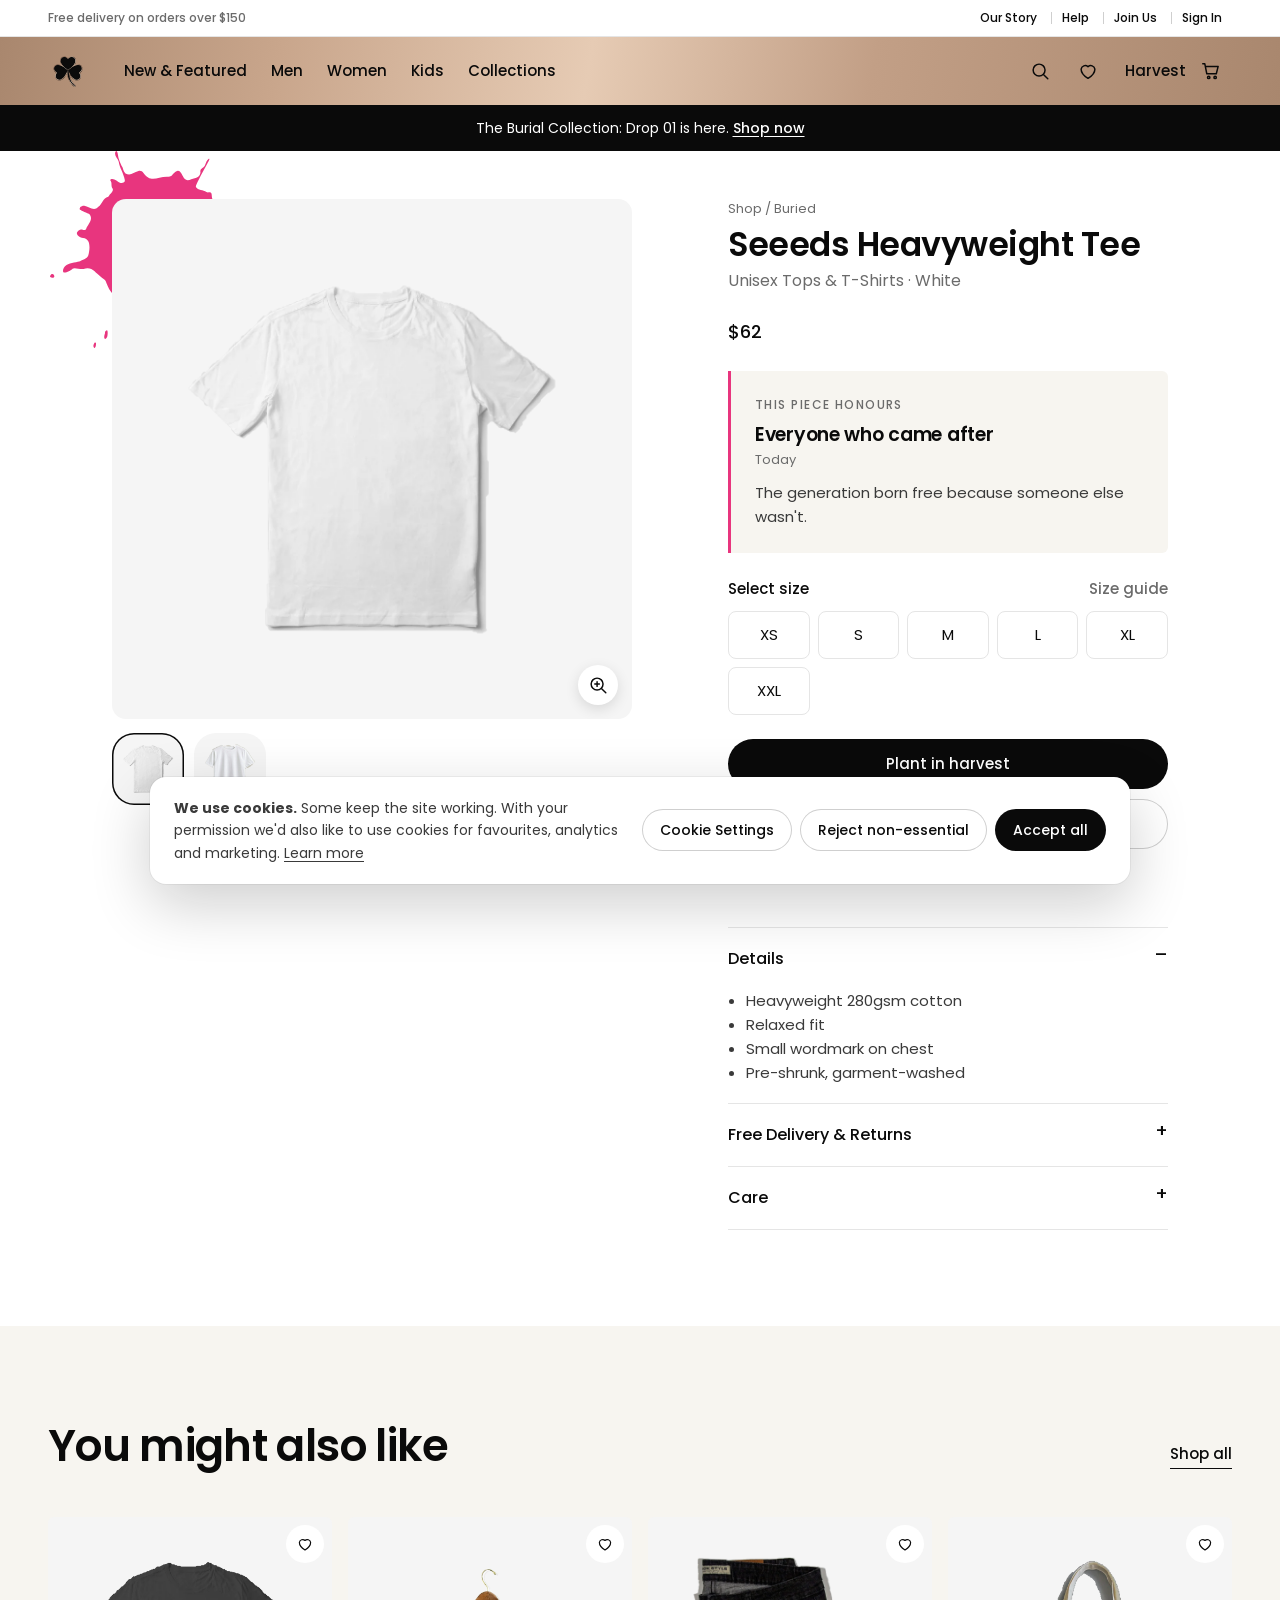
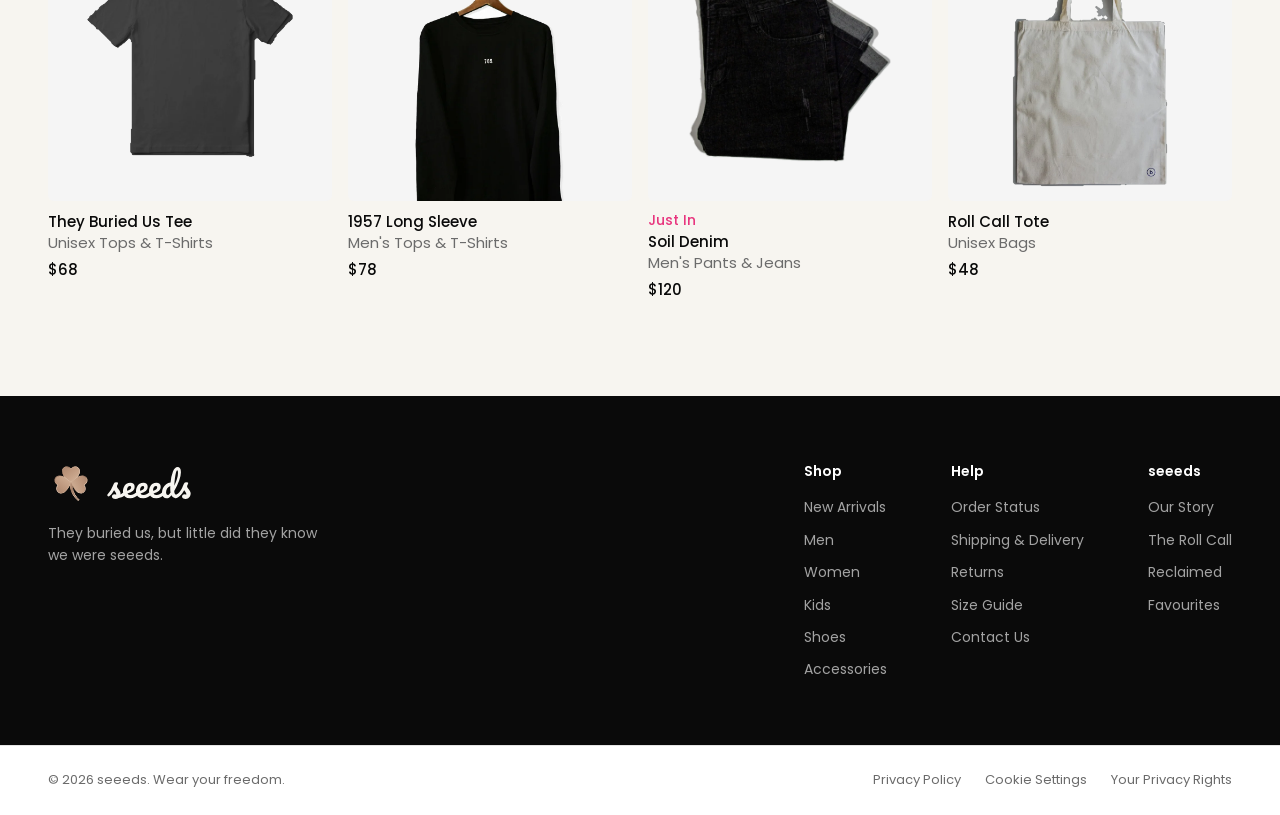
==== product.html @ d2667126 "Initial commit: seeeds storefront prototype Static site: home with Nike-style hero and campaign vide" ====
<!DOCTYPE html>
<html lang="en">
<head>
<meta charset="utf-8">
<meta name="viewport" content="width=device-width, initial-scale=1, viewport-fit=cover">
<title>seeeds</title>
<meta name="description" content="A seeeds piece. Every piece carries a name.">
<meta name="theme-color" content="#C9A68C">
<link rel="icon" href="assets/mark-gold.svg" type="image/svg+xml">
<link rel="preconnect" href="https://fonts.googleapis.com"><link rel="preconnect" href="https://fonts.gstatic.com" crossorigin>
<link href="https://fonts.googleapis.com/css2?family=Poppins:wght@400;500;600&family=Anton&family=Pacifico&display=swap" rel="stylesheet">
<link rel="stylesheet" href="css/seeeds.css">
</head>
<body data-page="product">
<div id="site-header"></div>
<main>

  <div class="wrap"><div class="pdp" id="pdp"></div></div>
  <section class="section tint">
    <div class="wrap">
      <div class="head-row"><h2 class="h2">You might also like</h2><a class="link" href="shop.html">Shop all</a></div>
      <div class="grid" id="related"></div>
    </div>
  </section>
</main>
<div id="site-footer"></div>
<script src="js/data.js"></script>
<script src="js/app.js"></script>
</body>
</html>
---- css/seeeds.css ----
/* seeeds — site design system (v11)
   Light, simple, photographic. Gold navbar, black chain, pink splash. No green, ever. */

:root {
  --ink: #0A0A0A;
  --paper: #FFFFFF;
  --bone: #F7F5F0;
  --panel: #F5F5F5;     /* very light grey product panel */
  --line: #E5E5E5;
  --muted: #6B6B6B;
  --pink: #E8357E;
  --rose: #B8957C;
  --gold: linear-gradient(100deg, #A9876E 0%, #C9A68C 22%, #E6CBB4 46%, #C29F86 68%, #A9876E 100%);

  --font: "Poppins", "Helvetica Neue", Arial, sans-serif;
  --display: "Poppins", "Helvetica Neue", Arial, sans-serif;
  --s1: 8px; --s2: 16px; --s3: 24px; --s4: 32px; --s5: 48px; --s6: 64px; --s7: 96px; --s8: 128px;
  --gutter: clamp(16px, 4vw, 48px);
  --max: 1320px;
  --radius: 6px;
}

*, *::before, *::after { box-sizing: border-box; }
html { background: var(--paper); -webkit-text-size-adjust: 100%; }
body { margin: 0; background: var(--paper); color: var(--ink); font: 400 16px/1.6 var(--font); -webkit-font-smoothing: antialiased; }
img { display: block; max-width: 100%; height: auto; }
a { color: inherit; text-decoration: none; }
button, input { font: inherit; color: inherit; }
button { background: none; border: 0; padding: 0; cursor: pointer; }
:focus-visible { outline: 2px solid var(--pink); outline-offset: 3px; }
::selection { background: var(--pink); color: #fff; }
.sr { position: absolute; width: 1px; height: 1px; overflow: hidden; clip: rect(0 0 0 0); white-space: nowrap; }
.ico { width: 22px; height: 22px; display: block; fill: none; stroke: currentColor; stroke-width: 1.6; stroke-linecap: round; stroke-linejoin: round; }

.wrap { max-width: var(--max); margin: 0 auto; padding: 0 var(--gutter); }
.section { padding: var(--s7) 0; }
.section.tint { background: var(--bone); }
@media (max-width: 760px) { .section { padding: var(--s6) 0; } }

/* ---------- type ---------- */
h1, h2, h3, h4 { font-family: var(--display); font-weight: 600; letter-spacing: -0.015em; margin: 0; }
.h1 { font-size: clamp(38px, 5.4vw, 72px); line-height: 1.06; }
.h2 { font-size: clamp(28px, 3.4vw, 44px); line-height: 1.1; }
.label { font-size: 12px; font-weight: 500; letter-spacing: .12em; text-transform: uppercase; color: var(--muted); }
.lead { font-size: clamp(17px, 1.4vw, 19px); line-height: 1.6; color: #3A3A3A; max-width: 44ch; margin: 0; }
.muted { color: var(--muted); }

/* ---------- buttons ---------- */
.btn { display: inline-flex; align-items: center; justify-content: center; gap: 8px; min-height: 50px; padding: 0 28px; border-radius: 999px;
  font-size: 15px; font-weight: 500; background: var(--ink); color: #fff; transition: background .2s, color .2s, box-shadow .2s; }
.btn:hover { background: var(--pink); }
.btn.light { background: transparent; color: var(--ink); box-shadow: inset 0 0 0 1px #CFCFCF; }
.btn.light:hover { box-shadow: inset 0 0 0 1px var(--ink); background: transparent; }
.btn.block { width: 100%; }
.btn[disabled] { background: var(--line); color: var(--muted); pointer-events: none; }
.link { font-size: 15px; font-weight: 500; border-bottom: 1px solid currentColor; padding-bottom: 2px; }
.link:hover { color: var(--pink); }

/* ---------- utility bar (Nike-style) ---------- */
.utility { background: #fff; color: var(--ink); font-size: 12px; font-weight: 500; border-bottom: 1px solid var(--line); }
.utility .wrap { display: flex; justify-content: space-between; align-items: center; height: 36px; }
.utility .msg { color: var(--muted); }
.utility nav { display: flex; align-items: center; gap: 4px; }
.utility nav > * { padding: 0 10px; border-left: 1px solid #CFCFCF; line-height: 1; }
.utility nav > *:first-child { border-left: 0; }
.utility a:hover, .utility button:hover { color: var(--muted); }
@media (max-width: 760px) { .utility .msg { display: none; } .utility .wrap { justify-content: flex-end; } }

/* ---------- custom dropdown (used for Help + sort) ---------- */
.dd { position: relative; display: inline-block; }
.dd-btn { display: inline-flex; align-items: center; gap: 6px; font-weight: 500; }
.dd-btn .chev { width: 12px; height: 12px; transition: transform .2s; }
.dd.open .dd-btn .chev { transform: rotate(180deg); }
.dd-menu { position: absolute; top: calc(100% + 10px); right: 0; z-index: 90; min-width: 220px; background: #fff; border-radius: 12px;
  box-shadow: 0 16px 40px rgba(10,10,10,.14), 0 0 0 1px rgba(10,10,10,.05); padding: 8px; list-style: none; margin: 0;
  opacity: 0; visibility: hidden; transform: translateY(-4px); transition: opacity .15s, transform .15s, visibility .15s; }
.dd.open .dd-menu { opacity: 1; visibility: visible; transform: none; }
.dd-menu li > a, .dd-menu li > button { display: flex; justify-content: space-between; align-items: center; width: 100%; text-align: left; padding: 10px 12px; border-radius: 8px; font-size: 14px; font-weight: 400; color: var(--ink); }
.dd-menu li > a:hover, .dd-menu li > button:hover, .dd-menu li > [aria-selected="true"] { background: var(--panel); }
.dd-menu li > [aria-selected="true"]::after { content: ""; width: 8px; height: 8px; border-radius: 50%; background: var(--pink); }
.dd-menu .head { padding: 8px 12px 4px; font-size: 12px; font-weight: 600; color: var(--muted); }

/* ---------- gold header ---------- */
.site-head { position: sticky; top: 0; z-index: 60; background: var(--gold); color: var(--ink); box-shadow: 0 1px 0 rgba(10,10,10,.08); }
.site-head > .wrap { display: grid; grid-template-columns: 1fr auto; align-items: center; height: 68px; }
.head-l { display: flex; align-items: center; gap: var(--s3); }
.head-mark { width: 40px; height: 40px; flex: none; }
.head-mark img { width: 100%; height: 100%; }
.main-nav { display: flex; height: 68px; }
.nav-item > a { display: flex; align-items: center; height: 68px; padding: 0 12px; font-size: 15px; font-weight: 500; position: relative; }
.nav-item > a::after { content: ""; position: absolute; left: 12px; right: 12px; bottom: 16px; height: 2px; background: var(--ink); transform: scaleX(0); transition: transform .2s; }
.nav-item:hover > a::after, .nav-item:focus-within > a::after, .nav-item > a[aria-current="page"]::after { transform: scaleX(1); }
.head-word img { height: 32px; width: auto; }
.head-r { display: flex; justify-content: flex-end; align-items: center; gap: 6px; }
.icon-btn { position: relative; width: 42px; height: 42px; border-radius: 50%; display: grid; place-items: center; transition: background .2s; }
.icon-btn:hover { background: rgba(255,255,255,.35); }
.icon-btn .n { position: absolute; top: 3px; right: 1px; min-width: 18px; height: 18px; padding: 0 5px; border-radius: 9px; background: var(--ink); color: #fff; font-size: 11px; font-weight: 600; display: grid; place-items: center; }
.icon-btn .n:empty, .icon-btn .n[data-n="0"] { display: none; }
.bag { display: inline-flex; align-items: center; gap: 4px; padding-left: 10px; border-radius: 999px; font-size: 15px; font-weight: 500; }
.bag:hover { background: rgba(255,255,255,.35); }
.menu-btn { display: none; }

/* mega menu */
.mega { position: absolute; left: 0; right: 0; top: 100%; background: #fff; border-top: 1px solid var(--line); box-shadow: 0 30px 40px -20px rgba(10,10,10,.18);
  opacity: 0; visibility: hidden; transition: opacity .18s, visibility .18s; }
.nav-item:hover .mega, .nav-item:focus-within .mega, .nav-item.open .mega { opacity: 1; visibility: visible; }
.mega .wrap { display: flex; gap: var(--s6); padding-top: var(--s5); padding-bottom: var(--s6); }
.mega .col h4 { font-family: var(--font); font-size: 15px; font-weight: 600; letter-spacing: 0; margin-bottom: var(--s2); }
.mega .col ul { list-style: none; margin: 0; padding: 0; display: grid; gap: 10px; }
.mega .col a { font-size: 14px; color: var(--muted); }
.mega .col a:hover { color: var(--ink); }
.mega .feature { margin-left: auto; width: 280px; }
.mega .feature img { width: 100%; aspect-ratio: 4 / 3; object-fit: cover; border-radius: var(--radius); }
.mega .feature span { display: block; margin-top: 10px; font-weight: 600; }
.scrim { position: fixed; inset: 0; background: rgba(10,10,10,.25); z-index: 50; opacity: 0; visibility: hidden; transition: opacity .18s; pointer-events: none; }
body.mega-open .scrim { opacity: 1; visibility: visible; }

.promo { background: var(--ink); color: #fff; text-align: center; font-size: 14px; padding: 12px var(--gutter); }
.promo a { font-weight: 500; text-decoration: underline; text-underline-offset: 3px; }

@media (max-width: 1100px) {
  .main-nav { display: none; }
  .menu-btn { display: grid; }
  .head-r .hide-m { display: none; }
  .bag .label-t { display: none; }
}
@media (max-width: 600px) {
  .site-head > .wrap { height: 60px; }
  .head-mark { width: 34px; height: 34px; }
  .head-word img { height: 26px; }
  .head-r { gap: 0; }
}

/* mobile drawer (fades, never slides) */
.drawer { position: fixed; inset: 0; z-index: 95; background: #fff; overflow-y: auto; padding: 16px var(--gutter) 40px; opacity: 0; visibility: hidden; transition: opacity .2s; }
.drawer.open { opacity: 1; visibility: visible; }
.drawer .top { display: flex; justify-content: space-between; align-items: center; height: 48px; margin-bottom: var(--s3); }
.drawer details { border-bottom: 1px solid var(--line); }
.drawer summary { list-style: none; display: flex; justify-content: space-between; align-items: center; padding: 18px 0; font-family: var(--display); font-weight: 600; font-size: 24px; cursor: pointer; }
.drawer summary::-webkit-details-marker { display: none; }
.drawer summary::after { content: "+"; font-family: var(--font); font-weight: 400; }
.drawer details[open] summary::after { content: "–"; }
.drawer .grp { padding: 0 0 var(--s3); }
.drawer .grp h5 { margin: 12px 0 8px; font-size: 13px; color: var(--muted); font-weight: 600; }
.drawer .grp a { display: block; padding: 6px 0; font-size: 16px; }
.drawer .plain { display: block; padding: 18px 0; font-family: var(--display); font-weight: 600; font-size: 24px; border-bottom: 1px solid var(--line); }
.drawer .acct { display: flex; gap: 10px; margin-top: var(--s4); }

/* ---------- search overlay ---------- */
.search { position: fixed; inset: 0; z-index: 96; background: #fff; opacity: 0; visibility: hidden; transition: opacity .2s; overflow-y: auto; }
.search.open { opacity: 1; visibility: visible; }
.search .bar { display: flex; align-items: center; gap: var(--s2); height: 88px; border-bottom: 1px solid var(--line); }
.search .bar img { width: 40px; height: 40px; }
.search .field { flex: 1; display: flex; align-items: center; gap: 10px; background: var(--panel); border-radius: 999px; padding: 0 18px; height: 48px; }
.search input { flex: 1; border: 0; background: transparent; font-size: 16px; outline: none; }
.search .popular { padding: var(--s4) 0; }
.search .popular h5 { margin: 0 0 12px; font-size: 14px; color: var(--muted); font-weight: 500; }
.search .terms { display: flex; flex-wrap: wrap; gap: 8px; }
.search .terms button { padding: 8px 16px; border-radius: 999px; background: var(--panel); font-size: 14px; font-weight: 500; }
.search .terms button:hover { background: var(--line); }
.search .results { display: grid; grid-template-columns: repeat(auto-fill, minmax(180px, 1fr)); gap: var(--s3); padding-bottom: var(--s6); }

/* ---------- modal (sign in / join) ---------- */
.modal { position: fixed; inset: 0; z-index: 97; background: rgba(10,10,10,.4); display: grid; place-items: center; padding: var(--s2); opacity: 0; visibility: hidden; transition: opacity .2s; }
.modal.open { opacity: 1; visibility: visible; }
.modal .box { background: #fff; border-radius: 16px; width: min(440px, 100%); padding: var(--s5) var(--s4) var(--s4); position: relative; }
.modal .box img.m { width: 44px; height: 44px; margin-bottom: var(--s2); }
.modal .box h2 { font-size: 26px; margin-bottom: 8px; }
.modal .box p { color: var(--muted); margin: 0 0 var(--s3); font-size: 15px; }
.modal .x { position: absolute; top: 14px; right: 14px; }
.field-in { width: 100%; height: 52px; border: 1px solid #CFCFCF; border-radius: 8px; padding: 0 16px; font-size: 15px; margin-bottom: 12px; background: #fff; }
.field-in:focus { outline: none; border-color: var(--ink); }
.modal .switch { text-align: center; margin-top: var(--s2); font-size: 14px; color: var(--muted); }
.modal .switch button { text-decoration: underline; color: var(--ink); }
.modal .note { font-size: 13px; margin-top: 10px; min-height: 1.2em; color: var(--pink); }

/* ---------- hero: Nike-style full-bleed photo ---------- */
.hero { position: relative; overflow: hidden; background: var(--ink); color: #fff; height: calc(100svh - var(--head-h, 150px)); min-height: 520px; max-height: 880px; }
.hero-img { position: absolute; inset: 0; width: 100%; height: 100%; object-fit: cover; object-position: 50% 30%; }
.hero::after { content: ""; position: absolute; inset: 0; pointer-events: none;
  background: linear-gradient(0deg, rgba(0,0,0,.45), rgba(0,0,0,.25) 50%, rgba(0,0,0,.4)); }
.hero > .wrap { position: relative; z-index: 2; height: 100%; display: grid; grid-template-columns: 1fr 1fr; align-items: center; gap: var(--s5); padding-top: 24px; padding-bottom: 24px; }
.hero-left { justify-self: center; text-shadow: 0 2px 24px rgba(0,0,0,.35); }
.hero-title { font-family: "Anton", "Impact", "Arial Narrow", sans-serif; font-weight: 400; text-transform: uppercase; font-size: clamp(48px, 6vw, 92px); line-height: .95; letter-spacing: .01em; margin: 0; }
.hero-title .pink, .hero-text .pink { color: #FF4F97; }
.hero-sub { margin: 14px 0 0; font-family: "Pacifico", cursive; font-weight: 400; font-size: clamp(20px, 1.9vw, 30px); line-height: 1.35; color: rgba(255,255,255,.95); }
.hero-shift { grid-column: 1; justify-self: start; display: flex; flex-direction: column; margin-left: 96px; margin-top: clamp(90px, 17vh, 180px); text-shadow: 0 2px 18px rgba(0,0,0,.55); }
@media (max-width: 760px) {
  .hero > .wrap { grid-template-columns: 1fr; align-content: center; gap: var(--s3); }
  .hero-left, .hero-shift { justify-self: start; }
  .hero-shift { margin-top: 0; margin-left: 0; }
}
.hero-word { display: block; align-self: flex-start; height: clamp(104px, 12.5vw, 190px); width: auto; max-width: 100%; margin: 4px 0 0 -8px; }
.hero-text { margin: 18px 0 0; padding-left: 14px; border-left: 3px solid #FF4F97; font-size: clamp(16px, 1.2vw, 18px); line-height: 1.55; max-width: 46ch; align-self: flex-start; color: rgba(255,255,255,.88); }
.hero-text .pink { font-weight: 600; white-space: nowrap; }
.hero .actions { display: flex; gap: 10px; flex-wrap: wrap; margin-top: 28px; }
.btn.white { background: #fff; color: var(--ink); }
.btn.white:hover { background: var(--pink); color: #fff; }
.btn.outline-w { background: transparent; color: #fff; box-shadow: inset 0 0 0 1.5px rgba(255,255,255,.8); }
.btn.outline-w:hover { background: #fff; color: var(--ink); }
@media (max-width: 760px) {
  .hero { height: min(680px, calc(100svh - var(--head-h, 150px) + 40px)); min-height: 560px; max-height: none; }
  .hero-img { object-position: 50% 20%; }
  .hero::after { background: rgba(0,0,0,.45); }
}

/* ---------- ad / campaign video (Nike-style feature block) ---------- */
.ad { padding: var(--s6) 0 var(--s7); }
.ad .eyebrow-h { font-family: var(--display); font-weight: 600; font-size: 22px; margin: 0 0 var(--s3); }
.ad-media { position: relative; background: var(--ink); overflow: hidden; aspect-ratio: 16 / 8; width: calc(100% - 2 * var(--gutter)); max-width: calc(var(--max) - 2 * var(--gutter)); margin: 0 auto; border-radius: 0; }
.ad-media video { width: 100%; height: 100%; object-fit: cover; display: block; }
.ad-ctrl { position: absolute; right: 18px; bottom: 18px; width: 44px; height: 44px; border-radius: 50%; background: rgba(255,255,255,.92); color: var(--ink); display: grid; place-items: center; }
.ad-ctrl:hover { background: #fff; }
.ad-ctrl svg { width: 18px; height: 18px; fill: currentColor; }
.ad-copy { text-align: center; padding-top: var(--s5); }
.ad-copy .label { color: var(--ink); }
.ad-title { font-family: "Anton", "Impact", "Arial Narrow", sans-serif; font-weight: 400; text-transform: uppercase; font-size: clamp(44px, 6.4vw, 96px); line-height: .92; margin: 10px 0 0; }
.ad-copy p { margin: 16px auto 0; max-width: 48ch; color: #3A3A3A; }
.ad-copy .actions { justify-content: center; display: flex; gap: 10px; margin-top: 24px; flex-wrap: wrap; }
@media (max-width: 760px) { .ad-media { aspect-ratio: 4 / 5; } .ad-cta { left: 16px; right: 16px; bottom: 16px; } .ad-cta .btn { flex: 1; padding: 0 12px; white-space: nowrap; } .ad-media video { object-position: 25% 50%; } }

/* ---------- section heading row ---------- */
.head-row { display: flex; justify-content: space-between; align-items: flex-end; gap: var(--s3); margin-bottom: var(--s5); flex-wrap: wrap; }

/* ---------- product cards ---------- */
.grid { display: grid; grid-template-columns: repeat(4, 1fr); gap: var(--s5) var(--s2); }
.grid.three { grid-template-columns: repeat(3, 1fr); }
@media (max-width: 1000px) { .grid, .grid.three { grid-template-columns: repeat(3, 1fr); } }
@media (max-width: 760px) { .grid, .grid.three { grid-template-columns: repeat(2, 1fr); gap: var(--s4) 10px; } }
.card { position: relative; display: flex; flex-direction: column; gap: 10px; }
.card .media { position: relative; display: grid; place-items: center; aspect-ratio: 1; background: var(--panel); border-radius: var(--radius); overflow: hidden; }
.card .media img { width: 78%; height: 78%; object-fit: contain; transition: transform .5s ease; }
.card:hover .media img { transform: scale(1.04); }
.card .badge { position: absolute; top: 12px; left: 12px; }
.fav { position: absolute; top: 8px; right: 8px; z-index: 2; width: 38px; height: 38px; border-radius: 50%; background: #fff; display: grid; place-items: center; }
.fav .ico { width: 18px; height: 18px; }
.fav[aria-pressed="true"] .ico { fill: var(--pink); stroke: var(--pink); }
.badge { display: inline-block; font-size: 12px; font-weight: 500; padding: 5px 10px; border-radius: 999px; background: #fff; color: var(--ink); }
.badge.pink { background: var(--pink); color: #fff; }
.badge.dark { background: var(--ink); color: #fff; }
.card .meta { font-size: 15px; line-height: 1.4; }
.card .meta .tag { color: var(--pink); font-weight: 500; font-size: 14px; }
.card .meta h3 { font-family: var(--font); font-size: 15px; font-weight: 500; letter-spacing: 0; }
.card .meta .sub { color: var(--muted); }
.card .meta .price { margin-top: 6px; font-weight: 500; }
.card.sold .media img { opacity: .4; }

/* ---------- collections on a rail ---------- */
.rail-section { padding-top: var(--s5); }
.rail { position: relative; padding-top: 70px; }
.rail::before { content: ""; position: absolute; left: 0; right: 0; top: 30px; height: 10px; border-radius: 5px; z-index: 0;
  background: linear-gradient(#5A5A5A, #121212 45%, #000 60%, #3A3A3A); box-shadow: 0 6px 12px rgba(10,10,10,.22); }
.rail::after { content: ""; position: absolute; left: -6px; right: -6px; top: 26px; height: 18px; background:
  radial-gradient(circle at 9px 9px, #1A1A1A 8px, transparent 9px) left / 18px 18px no-repeat,
  radial-gradient(circle at 9px 9px, #1A1A1A 8px, transparent 9px) right / 18px 18px no-repeat; }
.collections { position: relative; z-index: 1; display: grid; grid-template-columns: repeat(4, 1fr); gap: var(--s4); }
@media (max-width: 1000px) { .collections { grid-template-columns: repeat(2, 1fr); row-gap: var(--s7); } .rail::before, .rail::after { display: none; } }
.ctile { display: block; position: relative; transform-origin: 50% -60px; transition: transform .5s ease; }
.ctile:hover { transform: rotate(-1.5deg); }
.ctile .hanger { position: absolute; left: 50%; top: -64px; width: 120px; height: 70px; transform: translateX(-50%); z-index: 2; }
.ctile .frame { position: relative; isolation: isolate; }
.ctile .frame .splash { position: absolute; inset: -18%; z-index: -1; opacity: 0; transform: scale(.7) rotate(-8deg); transition: opacity .35s ease, transform .5s ease; pointer-events: none; }
.ctile .frame .splash img { width: 100%; height: 100%; object-fit: contain; }
.ctile .media { position: relative; aspect-ratio: 3 / 4; overflow: hidden; border-radius: 14px; background: var(--panel); box-shadow: 0 16px 30px rgba(10,10,10,.12); transition: transform .4s ease; }
.ctile .media img { position: absolute; inset: 0; width: 100%; height: 100%; object-fit: cover; }
.ctile:hover .frame .splash, .ctile:focus-visible .frame .splash { opacity: 1; transform: none; }
.ctile:hover .media { transform: scale(.94); }
.ctile h3 { margin-top: var(--s3); font-size: 20px; }
.ctile p { margin: 4px 0 0; font-size: 14px; color: var(--muted); }
@media (max-width: 1000px) { .ctile .hanger { top: -58px; width: 100px; } }

/* ---------- story split ---------- */
.split { display: grid; grid-template-columns: 1fr 1fr; gap: var(--s7); align-items: center; }
.split .media { position: relative; }
.split .media img.photo { position: relative; z-index: 1; width: 100%; aspect-ratio: 4 / 5; object-fit: cover; border-radius: var(--radius); }
.split .media .splash { position: absolute; width: 46%; bottom: -10%; left: -12%; }
.split .copy > * + * { margin-top: var(--s3); }
.split.flip .media { order: -1; }
@media (max-width: 860px) { .split { grid-template-columns: 1fr; gap: var(--s5); } .split.flip .media { order: 0; } }
blockquote.motto { margin: 0; font-family: var(--display); font-weight: 600; font-size: clamp(26px, 3vw, 40px); line-height: 1.2; letter-spacing: -0.02em; }

/* ---------- newsletter ---------- */
.signup { text-align: center; max-width: 560px; margin: 0 auto; }
.signup .mark { width: 48px; height: 48px; margin: 0 auto var(--s3); }
.signup p { color: var(--muted); margin: 12px 0 var(--s4); }
.signup form { display: flex; gap: 8px; }
.signup input { flex: 1; min-width: 0; height: 50px; border: 1px solid #CFCFCF; border-radius: 999px; padding: 0 20px; background: #fff; }
.signup input:focus { outline: none; border-color: var(--ink); }
.signup .note { font-size: 13px; margin-top: 12px; min-height: 1.4em; }
@media (max-width: 520px) { .signup form { flex-direction: column; } }

/* ---------- footer: black top, white bottom ---------- */
.foot-top { background: var(--ink); color: #fff; padding: var(--s6) 0; }
.foot-top .wrap { display: flex; justify-content: space-between; gap: var(--s5); flex-wrap: wrap; }
.foot-brand .lock { display: flex; align-items: center; gap: 12px; }
.foot-brand .lock .m { width: 46px; height: 46px; }
.foot-brand .lock .w { height: 34px; width: auto; }
.foot-brand p { margin: var(--s2) 0 0; color: #A3A3A3; font-size: 14px; max-width: 30ch; }
.foot-links { display: flex; gap: var(--s6); flex-wrap: wrap; }
.foot-links h5 { margin: 0 0 14px; font-size: 14px; font-weight: 600; }
.foot-links ul { list-style: none; margin: 0; padding: 0; display: grid; gap: 10px; font-size: 14px; color: #A3A3A3; }
.foot-links a:hover { color: #fff; }
.foot-bottom { background: #fff; border-top: 1px solid var(--line); }
.foot-bottom .wrap { display: flex; justify-content: space-between; align-items: center; gap: var(--s2); flex-wrap: wrap; padding-top: var(--s3); padding-bottom: var(--s3); font-size: 13px; color: var(--muted); }
.foot-bottom nav { display: flex; gap: var(--s3); }
.foot-bottom a:hover { color: var(--ink); }

/* ---------- shop (PLP) ---------- */
.plp-head { display: flex; justify-content: space-between; align-items: flex-end; gap: var(--s2); padding: var(--s4) 0 var(--s3); flex-wrap: wrap; }
.plp-head h1 { font-size: clamp(24px, 2.4vw, 32px); }
.plp-head .tools { display: flex; align-items: center; gap: var(--s3); font-size: 15px; font-weight: 500; }
.plp-head .tools > button { display: inline-flex; align-items: center; gap: 8px; }
.crumbs { font-size: 13px; color: var(--muted); padding-top: var(--s3); }
.crumbs a:hover { color: var(--ink); }
.plp { display: grid; grid-template-columns: 240px 1fr; gap: var(--s5); padding-bottom: var(--s7); }
.plp.no-side { grid-template-columns: 1fr; }
.plp.no-side .side { display: none; }
.side { position: sticky; top: 100px; align-self: start; max-height: calc(100vh - 120px); overflow-y: auto; padding-right: 8px; }
.side .cats { list-style: none; margin: 0 0 var(--s3); padding: 0; display: grid; gap: 10px; font-size: 15px; font-weight: 500; }
.side .cats a[aria-current="true"] { color: var(--pink); }
.side details { border-top: 1px solid var(--line); padding: 16px 0; }
.side summary { list-style: none; display: flex; justify-content: space-between; cursor: pointer; font-size: 15px; font-weight: 500; }
.side summary::-webkit-details-marker { display: none; }
.side summary::after { content: ""; width: 10px; height: 10px; border-right: 1.5px solid; border-bottom: 1.5px solid; transform: rotate(45deg) translate(-3px, -3px); transition: transform .2s; }
.side details[open] summary::after { transform: rotate(-135deg) translate(-3px, -3px); }
.side .opts { display: grid; gap: 10px; margin-top: 14px; }
.check { display: flex; align-items: center; gap: 10px; font-size: 15px; cursor: pointer; }
.check input { appearance: none; -webkit-appearance: none; width: 20px; height: 20px; border: 1.5px solid #BDBDBD; border-radius: 5px; margin: 0; display: grid; place-items: center; cursor: pointer; }
.check input:checked { background: var(--ink); border-color: var(--ink); }
.check input:checked::after { content: ""; width: 5px; height: 10px; border: solid #fff; border-width: 0 2px 2px 0; transform: rotate(45deg) translate(-1px, -1px); }
.empty-plp { padding: var(--s6) 0; color: var(--muted); }
@media (max-width: 900px) {
  .plp { grid-template-columns: 1fr; }
  .side { position: fixed; inset: 0; z-index: 94; background: #fff; max-height: none; padding: var(--s3) var(--gutter); opacity: 0; visibility: hidden; transition: opacity .2s; }
  .plp.show-side .side { opacity: 1; visibility: visible; }
  .side .close-side { display: flex !important; }
}
.side .close-side { display: none; justify-content: space-between; align-items: center; margin-bottom: var(--s3); font-weight: 600; font-size: 18px; }

/* ---------- product page ---------- */
.pdp { display: grid; grid-template-columns: minmax(0, 520px) minmax(0, 440px); justify-content: center; gap: var(--s7); padding: var(--s5) 0 var(--s7); align-items: start; }
.gallery { position: relative; }
.gallery .splash { position: absolute; width: 40%; top: -8%; left: -12%; z-index: 0; pointer-events: none; }
.gallery .main { position: relative; z-index: 1; display: grid; place-items: center; aspect-ratio: 1; background: var(--panel); border-radius: 14px; overflow: hidden; }
.gallery .main img { width: 76%; height: 76%; object-fit: contain; transition: opacity .2s; }
.thumbs { position: relative; z-index: 1; display: flex; gap: 10px; margin-top: 14px; flex-wrap: wrap; }
.thumbs button { width: 72px; height: 72px; border-radius: 22px; background: var(--panel); display: grid; place-items: center; overflow: hidden; box-shadow: inset 0 0 0 1px transparent; transition: box-shadow .15s; }
.thumbs button img { width: 76%; height: 76%; object-fit: contain; }
.thumbs button:hover, .thumbs button[aria-pressed="true"] { box-shadow: inset 0 0 0 1.5px var(--ink); }
.buy > * + * { margin-top: var(--s3); }
.buy .crumb { font-size: 13px; color: var(--muted); }
.buy .crumb a:hover { color: var(--ink); }
.buy h1 { font-size: clamp(26px, 2.6vw, 34px); line-height: 1.15; margin-top: 6px; }
.buy .sub { color: var(--muted); margin-top: 4px; }
.buy .price { font-size: 18px; font-weight: 500; }
.honour { background: var(--bone); border-left: 3px solid var(--pink); padding: var(--s3); border-radius: 0 var(--radius) var(--radius) 0; }
.honour h3 { font-size: 19px; margin-top: 6px; }
.honour .yr { font-size: 13px; color: var(--muted); }
.honour p { margin: 10px 0 0; font-size: 15px; color: #3A3A3A; }
.field-head { display: flex; justify-content: space-between; font-size: 15px; font-weight: 500; margin-bottom: 10px; }
.sizes { display: grid; grid-template-columns: repeat(auto-fill, minmax(78px, 1fr)); gap: 8px; }
.sizes button { height: 48px; border: 1px solid var(--line); border-radius: 8px; font-size: 15px; transition: border-color .2s; }
.sizes button:hover { border-color: var(--ink); }
.sizes button[aria-pressed="true"] { border-color: var(--ink); box-shadow: inset 0 0 0 1px var(--ink); }
.buy .actions { display: grid; gap: 10px; }
.hint { font-size: 14px; color: var(--muted); margin-top: 10px !important; min-height: 1.4em; }
.hint.err { color: var(--pink); }
details.acc { border-top: 1px solid var(--line); }
details.acc:last-child { border-bottom: 1px solid var(--line); }
details.acc summary { list-style: none; cursor: pointer; padding: 18px 0; display: flex; justify-content: space-between; font-size: 16px; font-weight: 500; }
details.acc summary::-webkit-details-marker { display: none; }
details.acc summary::after { content: "+"; font-size: 18px; line-height: 1; }
details.acc[open] summary::after { content: "–"; }
details.acc ul, details.acc p { margin: 0 0 18px; padding-left: 18px; color: #3A3A3A; font-size: 15px; }
details.acc p { padding-left: 0; }
@media (max-width: 960px) { .pdp { grid-template-columns: minmax(0, 520px); gap: var(--s5); padding-top: var(--s3); } .gallery .splash { width: 32%; left: -4%; } }

/* ---------- toast ---------- */
.toast { position: fixed; z-index: 70; right: 20px; top: 120px; width: min(360px, calc(100vw - 32px)); background: #fff; border-radius: 12px;
  box-shadow: 0 20px 50px rgba(10,10,10,.16); display: grid; grid-template-columns: 72px 1fr; gap: 14px; padding: 14px; opacity: 0; pointer-events: none; transition: opacity .25s; }
.toast.show { opacity: 1; pointer-events: auto; }
.toast .th { width: 72px; height: 72px; border-radius: 12px; background: var(--panel); display: grid; place-items: center; }
.toast .th img { width: 78%; height: 78%; object-fit: contain; }
.toast .t { font-size: 13px; color: var(--pink); font-weight: 600; }
.toast h4 { font-family: var(--font); font-size: 15px; font-weight: 500; letter-spacing: 0; margin: 2px 0 8px; }

/* ---------- harvest (cart) ---------- */
.page-head { padding: var(--s5) 0 var(--s4); }
.page-head .lead { margin-top: var(--s2); }
.harvest { display: grid; grid-template-columns: 1.5fr 1fr; gap: var(--s6); padding-bottom: var(--s7); align-items: start; }
.lines { border-top: 1px solid var(--line); }
.line-item { display: grid; grid-template-columns: 120px 1fr auto; gap: var(--s3); padding: var(--s3) 0; border-bottom: 1px solid var(--line); align-items: start; }
.line-item .th { width: 120px; aspect-ratio: 1; border-radius: 12px; background: var(--panel); display: grid; place-items: center; }
.line-item .th img { width: 78%; height: 78%; object-fit: contain; }
.line-item h3 { font-family: var(--font); font-size: 16px; font-weight: 500; letter-spacing: 0; }
.line-item .sub { font-size: 14px; color: var(--muted); margin-top: 4px; }
.qty { display: inline-flex; align-items: center; border: 1px solid var(--line); border-radius: 999px; margin-top: 14px; }
.qty button { width: 36px; height: 36px; font-size: 16px; }
.qty span { min-width: 20px; text-align: center; font-size: 14px; }
.line-item .end { text-align: right; display: flex; flex-direction: column; align-items: flex-end; gap: 12px; }
.remove { font-size: 13px; color: var(--muted); text-decoration: underline; text-underline-offset: 3px; }
.remove:hover { color: var(--pink); }
.summary { position: sticky; top: 100px; background: var(--bone); padding: var(--s4); border-radius: 12px; }
.summary h2 { font-size: 22px; margin-bottom: var(--s3); }
.summary .row { display: flex; justify-content: space-between; padding: 10px 0; font-size: 15px; }
.summary .row.total { border-top: 1px solid var(--line); margin-top: 8px; padding-top: var(--s2); font-weight: 600; font-size: 18px; }
.summary .ship { font-size: 13px; color: var(--muted); margin-top: 8px; }
.breaker { position: relative; overflow: hidden; isolation: isolate; width: 100%; height: 56px; margin-top: var(--s3); border-radius: 999px; background: var(--ink); color: #fff;
  font-size: 15px; font-weight: 500; user-select: none; -webkit-user-select: none; touch-action: none; }
.breaker .fill { position: absolute; inset: 0; z-index: -1; background: var(--pink); transform: scaleX(var(--p, 0)); transform-origin: left; }
.summary .fine { font-size: 13px; color: var(--muted); text-align: center; margin: 10px 0 0; }
@media (max-width: 860px) {
  .harvest { grid-template-columns: 1fr; gap: var(--s5); }
  .summary { position: static; }
  .line-item { grid-template-columns: 88px 1fr; gap: var(--s2); }
  .line-item .th { width: 88px; }
  .line-item .end { grid-column: 2; flex-direction: row; justify-content: space-between; align-items: center; width: 100%; }
}
.empty { text-align: center; padding: var(--s6) 0 var(--s8); }
.empty p { color: var(--muted); margin: 12px auto var(--s4); max-width: 36ch; }
.freed { position: fixed; inset: 0; z-index: 98; background: var(--paper); display: grid; place-items: center; text-align: center; padding: var(--s4); opacity: 0; transition: opacity .4s; overflow: hidden; }
.freed.show { opacity: 1; }
.freed .splash { position: absolute; width: min(80vw, 560px); left: 50%; top: 50%; transform: translate(-50%, -50%); opacity: .16; }
.freed .msg { position: relative; z-index: 1; max-width: 460px; }
.freed .mark { width: 56px; height: 56px; margin: 0 auto var(--s3); }
.freed p { color: var(--muted); margin: var(--s2) 0 var(--s4); }
.freed .order { font-size: 13px; color: var(--muted); margin-top: var(--s3); }

/* ---------- story ---------- */
.story-hero { position: relative; min-height: 72vh; display: flex; align-items: flex-end; color: #fff; overflow: hidden; }
.story-hero img { position: absolute; inset: 0; width: 100%; height: 100%; object-fit: cover; filter: grayscale(1); }
.story-hero::after { content: ""; position: absolute; inset: 0; background: linear-gradient(transparent 30%, rgba(10,10,10,.75)); }
.story-hero .wrap { position: relative; z-index: 1; padding-bottom: var(--s6); width: 100%; }
.story-hero .label { color: rgba(255,255,255,.8); }
.story-hero .h1 { margin-top: var(--s2); max-width: 14ch; }
.chapter .num { font-size: 13px; font-weight: 500; color: var(--pink); }
.chapter .copy p { margin-bottom: 0; font-size: 17px; line-height: 1.75; color: #3A3A3A; max-width: 56ch; }
.chapter .copy p + p { margin-top: var(--s2); }
.stat { font-family: var(--display); font-weight: 600; font-size: clamp(48px, 6vw, 80px); letter-spacing: -0.03em; line-height: 1; }
.roll { border-top: 1px solid var(--line); }
.roll-row { display: grid; grid-template-columns: 100px 260px 1fr auto; gap: var(--s3); padding: var(--s3) 0; border-bottom: 1px solid var(--line); align-items: baseline; }
.roll-row .yr { font-family: var(--display); font-weight: 600; font-size: 20px; color: var(--pink); }
.roll-row h3 { font-size: 18px; }
.roll-row .place { font-size: 13px; color: var(--muted); margin-top: 2px; }
.roll-row p { margin: 0; color: #3A3A3A; font-size: 15px; }
.roll-row .wear { font-size: 13px; white-space: nowrap; }
@media (max-width: 860px) { .roll-row { grid-template-columns: 64px 1fr; gap: 6px var(--s2); } .roll-row p, .roll-row .wear { grid-column: 2; } }
.hero-shift .btn { text-shadow: none; }
.hero-shift .btn { min-height: 56px; padding: 0 32px; font-size: 16px; }

/* ---------- legal pages ---------- */
.legal-head { padding: var(--s6) 0 var(--s4); border-bottom: 1px solid var(--line); }
.legal-head .muted { margin-top: 10px; font-size: 14px; }
.legal { display: grid; grid-template-columns: 240px minmax(0, 720px); gap: var(--s6); padding: var(--s5) 0 var(--s7); }
.legal-toc { position: sticky; top: 100px; align-self: start; font-size: 14px; }
.legal-toc h2 { font-size: 13px; text-transform: uppercase; letter-spacing: .1em; color: var(--muted); margin-bottom: 12px; }
.legal-toc ol { list-style: none; margin: 0; padding: 0; display: grid; gap: 8px; }
.legal-toc a { color: var(--muted); } .legal-toc a:hover { color: var(--ink); }
.prose h2 { font-size: 22px; margin: var(--s5) 0 12px; scroll-margin-top: 110px; }
.prose > h2:first-child { margin-top: 0; }
.prose h3 { font-size: 17px; margin: var(--s3) 0 8px; }
.prose p, .prose li { color: #3A3A3A; font-size: 16px; line-height: 1.75; }
.prose ul { padding-left: 20px; }
.prose a { text-decoration: underline; text-underline-offset: 3px; }
.prose a:hover { color: var(--pink); }
.prose .fill { background: #FCE8EF; padding: 1px 6px; border-radius: 4px; font-size: .95em; }
.table-wrap { overflow-x: auto; }
.prose table { width: 100%; border-collapse: collapse; font-size: 14px; margin: 12px 0; min-width: 520px; }
.prose th, .prose td { text-align: left; padding: 10px 12px; border-bottom: 1px solid var(--line); vertical-align: top; }
.prose th { font-weight: 600; background: var(--panel); }
.callout { background: var(--bone); border-left: 3px solid var(--pink); padding: var(--s3); border-radius: 0 8px 8px 0; margin: var(--s3) 0; }
.callout p { margin: 0; }
.rights-grid { display: grid; grid-template-columns: repeat(2, 1fr); gap: 12px; margin: var(--s3) 0; }
.rights-grid div { border: 1px solid var(--line); border-radius: 12px; padding: 18px; }
.rights-grid h3 { margin: 0 0 6px; }
.rights-grid p { margin: 0; font-size: 14px; line-height: 1.6; }
.req { border: 1px solid var(--line); border-radius: 16px; padding: var(--s4); margin-top: var(--s3); }
.req fieldset { border: 0; padding: 0; margin: 0 0 var(--s3); }
.req legend { font-weight: 500; margin-bottom: 12px; }
.choice { display: flex; flex-wrap: wrap; gap: 8px; }
.choice label { cursor: pointer; position: relative; }
.choice input { position: absolute; opacity: 0; pointer-events: none; }
.choice span { display: inline-block; padding: 10px 16px; border: 1px solid var(--line); border-radius: 999px; font-size: 14px; transition: border-color .2s, background .2s; }
.choice label:hover span { border-color: var(--ink); }
.choice input:checked + span { background: var(--ink); color: #fff; border-color: var(--ink); }
.choice input:focus-visible + span { outline: 2px solid var(--pink); outline-offset: 2px; }
.req textarea.field-in { height: 110px; padding: 14px 16px; resize: vertical; font-family: inherit; }
.req .note { font-size: 14px; margin-top: 12px; min-height: 1.4em; }
.note.err { color: var(--pink); } .note.ok { color: var(--ink); }
.dns { display: flex; justify-content: space-between; align-items: center; gap: 20px; border: 1px solid var(--line); border-radius: 16px; padding: var(--s3); margin-top: var(--s3); }
.dns p { margin: 4px 0 0 !important; font-size: 14px !important; }
@media (max-width: 860px) { .legal { grid-template-columns: minmax(0, 1fr); gap: var(--s4); } .legal-toc { position: static; } .rights-grid { grid-template-columns: 1fr; } }

/* ---------- cookie banner + settings ---------- */
.cookie-bar { position: fixed; z-index: 92; left: 16px; right: 16px; bottom: 16px; display: flex; justify-content: center; }
.cookie-bar[hidden] { display: none; }
.cookie-in { width: min(980px, 100%); background: #fff; border-radius: 16px; box-shadow: 0 20px 60px rgba(10,10,10,.2), 0 0 0 1px rgba(10,10,10,.05); padding: 20px 24px; display: flex; gap: 24px; align-items: center; }
.cookie-in p { margin: 0; font-size: 14px; line-height: 1.6; color: #3A3A3A; flex: 1; }
.cookie-in a { text-decoration: underline; text-underline-offset: 3px; }
.cookie-actions { display: flex; gap: 8px; flex-wrap: wrap; justify-content: flex-end; }
.btn.sm { min-height: 42px; padding: 0 18px; font-size: 14px; }
@media (max-width: 760px) { .cookie-in { flex-direction: column; align-items: stretch; } .cookie-actions .btn { flex: 1; } }
.ck-box { width: min(560px, 100%) !important; max-height: calc(100vh - 32px); overflow-y: auto; }
.ck-row { display: flex; justify-content: space-between; gap: 20px; padding: 16px 0; border-top: 1px solid var(--line); }
.ck-row h3 { font-size: 15px; margin: 0 0 4px; }
.ck-row p { margin: 0 !important; font-size: 13px !important; line-height: 1.55; }
.ck-always { font-size: 13px; font-weight: 500; color: var(--muted); white-space: nowrap; }
.switch { position: relative; flex: none; width: 46px; height: 26px; cursor: pointer; }
.switch input { position: absolute; inset: 0; opacity: 0; width: 100%; height: 100%; margin: 0; cursor: pointer; z-index: 1; }
.switch .track { position: absolute; inset: 0; border-radius: 13px; background: #CFCFCF; transition: background .2s; }
.switch .track::after { content: ""; position: absolute; top: 3px; left: 3px; width: 20px; height: 20px; border-radius: 50%; background: #fff; box-shadow: 0 1px 3px rgba(0,0,0,.2); transition: transform .2s; }
.switch input:checked + .track { background: var(--pink); }
.switch input:checked + .track::after { transform: translateX(20px); }
.switch input:focus-visible + .track { outline: 2px solid var(--pink); outline-offset: 2px; }
.ck-foot { display: flex; gap: 8px; flex-wrap: wrap; padding-top: var(--s3); border-top: 1px solid var(--line); }
.ck-foot .btn { flex: 1; min-height: 46px; padding: 0 14px; font-size: 14px; }
.foot-bottom nav button { font-size: 13px; color: var(--muted); }
.foot-bottom nav button:hover { color: var(--ink); }

/* ---------- product image zoom ---------- */
.gallery .main { touch-action: manipulation; }
.gallery .main img { transition: transform .25s ease, opacity .2s; }
.zoom-hint { position: absolute; right: 14px; bottom: 14px; width: 40px; height: 40px; border-radius: 50%; background: #fff; display: grid; place-items: center; box-shadow: 0 4px 14px rgba(10,10,10,.12); transition: opacity .2s; }
.zoom-hint { z-index: 2; cursor: zoom-in; transition: transform .2s; } .zoom-hint:hover { transform: scale(1.08); }
.zoomer { position: fixed; inset: 0; z-index: 99; background: var(--panel); display: none; }
.zoomer.open { display: block; }
.z-stage { position: absolute; inset: 0 0 90px; overflow: hidden; display: grid; place-items: center; cursor: zoom-in; touch-action: none; user-select: none; -webkit-user-select: none; }
.zoomer.zoomed .z-stage { cursor: grab; }
.zoomer.zoomed .z-stage:active { cursor: grabbing; }
.z-img { max-width: min(86vw, 900px); max-height: calc(100vh - 160px); object-fit: contain; transform-origin: center; will-change: transform; pointer-events: none; }
.z-x { position: absolute; top: 16px; right: 16px; z-index: 2; background: #fff; box-shadow: 0 4px 14px rgba(10,10,10,.12); }
.z-bar { position: absolute; left: 50%; bottom: 34px; transform: translateX(-50%); display: flex; align-items: center; gap: 6px; background: #fff; border-radius: 999px; padding: 6px; box-shadow: 0 8px 24px rgba(10,10,10,.12); }
.z-level { min-width: 52px; text-align: center; font-size: 13px; font-weight: 500; }
.z-tip { position: absolute; left: 0; right: 0; bottom: 8px; margin: 0; text-align: center; font-size: 12px; color: var(--muted); }
.ad-cta { position: absolute; right: 24px; bottom: 24px; display: flex; gap: 10px; }
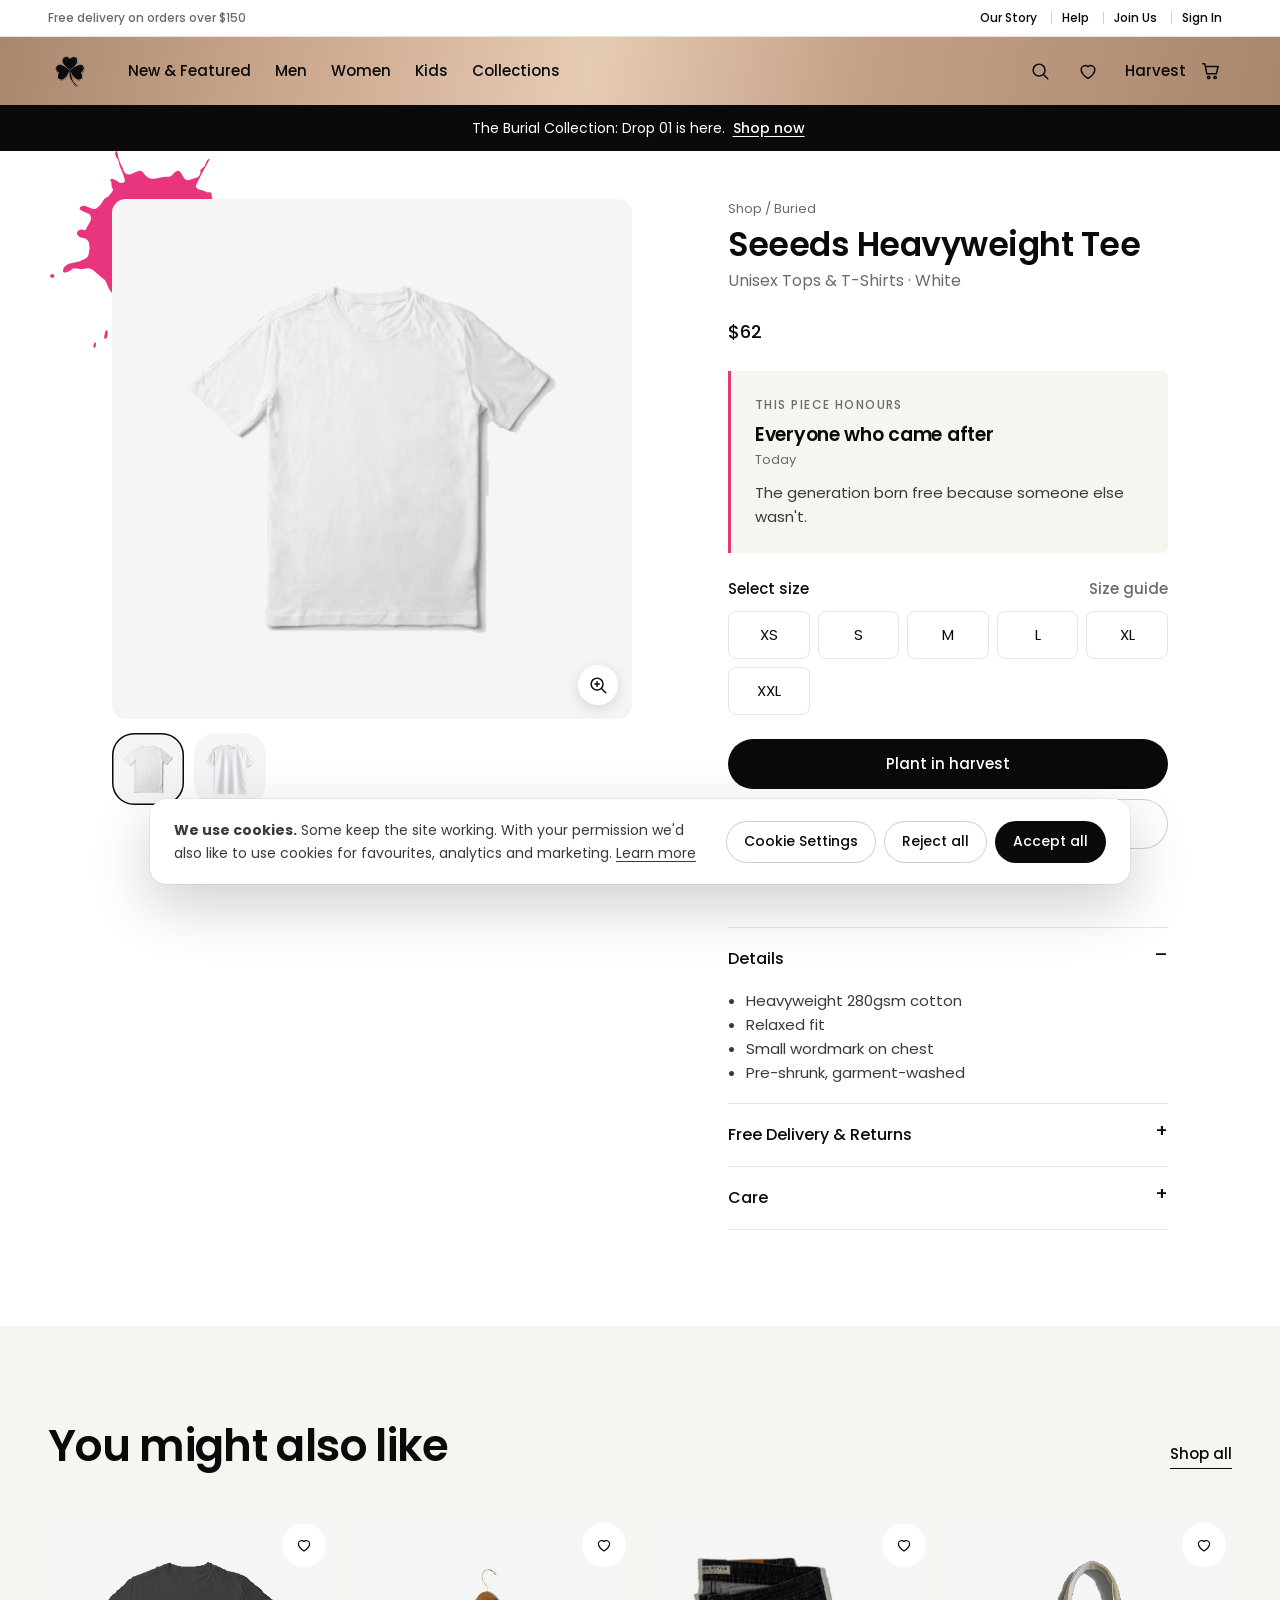
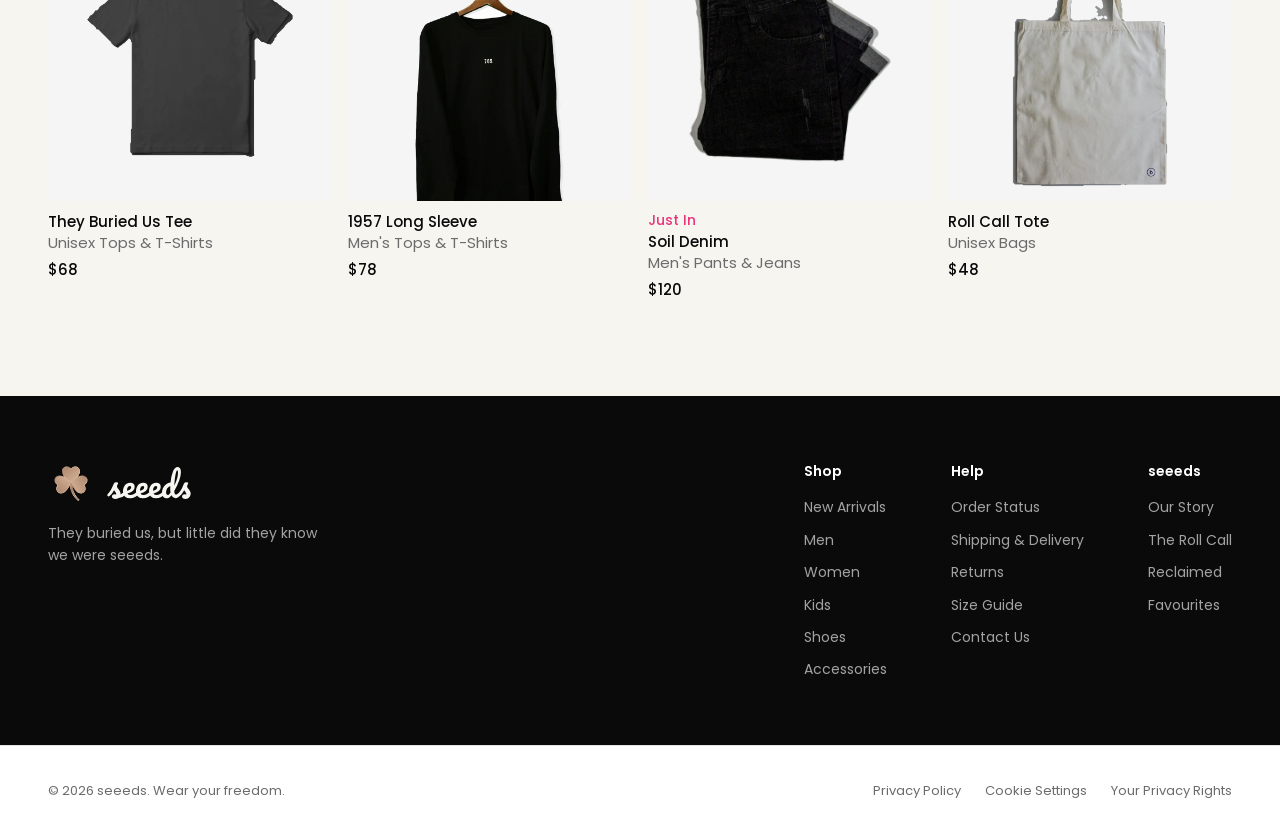
==== commit 02b46fab: "Mobile and tablet responsiveness pass - Fix privacy pages losing side padding on phones - Fix auth m" ====
--- a/product.html
+++ b/product.html
@@ -19,7 +19,7 @@
   <section class="section tint">
     <div class="wrap">
       <div class="head-row"><h2 class="h2">You might also like</h2><a class="link" href="shop.html">Shop all</a></div>
-      <div class="grid" id="related"></div>
+      <div class="grid four" id="related"></div>
     </div>
   </section>
 </main>
--- a/css/seeeds.css
+++ b/css/seeeds.css
@@ -84,7 +84,8 @@
 .site-head { position: sticky; top: 0; z-index: 60; background: var(--gold); color: var(--ink); box-shadow: 0 1px 0 rgba(10,10,10,.08); }
 .site-head > .wrap { display: grid; grid-template-columns: 1fr auto; align-items: center; height: 68px; }
 .head-l { display: flex; align-items: center; gap: var(--s3); }
-.head-mark { width: 40px; height: 40px; flex: none; }
+.head-mark { width: 44px; height: 44px; flex: none; display: grid; place-items: center; }
+.head-mark img { width: 40px !important; height: 40px !important; }
 .head-mark img { width: 100%; height: 100%; }
 .main-nav { display: flex; height: 68px; }
 .nav-item > a { display: flex; align-items: center; height: 68px; padding: 0 12px; font-size: 15px; font-weight: 500; position: relative; }
@@ -116,7 +117,7 @@
 body.mega-open .scrim { opacity: 1; visibility: visible; }
 
 .promo { background: var(--ink); color: #fff; text-align: center; font-size: 14px; padding: 12px var(--gutter); }
-.promo a { font-weight: 500; text-decoration: underline; text-underline-offset: 3px; }
+.promo a { font-weight: 500; text-decoration: underline; text-underline-offset: 3px; display: inline-block; padding: 12px 4px; margin: -12px 0; }
 
 @media (max-width: 1100px) {
   .main-nav { display: none; }
@@ -126,7 +127,8 @@
 }
 @media (max-width: 600px) {
   .site-head > .wrap { height: 60px; }
-  .head-mark { width: 34px; height: 34px; }
+  .head-mark { width: 44px; height: 44px; }
+  .head-mark img { width: 34px !important; height: 34px !important; }
   .head-word img { height: 26px; }
   .head-r { gap: 0; }
 }
@@ -170,8 +172,8 @@
 .modal .x { position: absolute; top: 14px; right: 14px; }
 .field-in { width: 100%; height: 52px; border: 1px solid #CFCFCF; border-radius: 8px; padding: 0 16px; font-size: 15px; margin-bottom: 12px; background: #fff; }
 .field-in:focus { outline: none; border-color: var(--ink); }
-.modal .switch { text-align: center; margin-top: var(--s2); font-size: 14px; color: var(--muted); }
-.modal .switch button { text-decoration: underline; color: var(--ink); }
+.modal .auth-switch { text-align: center; margin-top: var(--s2); font-size: 14px; color: var(--muted); }
+.modal .auth-switch button { text-decoration: underline; color: var(--ink); min-height: 44px; padding: 0 4px; }
 .modal .note { font-size: 13px; margin-top: 10px; min-height: 1.2em; color: var(--pink); }
 
 /* ---------- hero: Nike-style full-bleed photo ---------- */
@@ -185,8 +187,12 @@
 .hero-title .pink, .hero-text .pink { color: #FF4F97; }
 .hero-sub { margin: 14px 0 0; font-family: "Pacifico", cursive; font-weight: 400; font-size: clamp(20px, 1.9vw, 30px); line-height: 1.35; color: rgba(255,255,255,.95); }
 .hero-shift { grid-column: 1; justify-self: start; display: flex; flex-direction: column; margin-left: 96px; margin-top: clamp(90px, 17vh, 180px); text-shadow: 0 2px 18px rgba(0,0,0,.55); }
+@media (max-width: 1000px) {
+  .hero > .wrap { grid-template-columns: 1fr; align-content: center; gap: var(--s3); }
+  .hero-shift { margin-left: 0; }
+}
 @media (max-width: 760px) {
-  .hero > .wrap { grid-template-columns: 1fr; align-content: center; gap: var(--s3); }
+  .hero > .wrap { grid-template-columns: 1fr; align-content: end; gap: var(--s3); padding-bottom: 40px; }
   .hero-left, .hero-shift { justify-self: start; }
   .hero-shift { margin-top: 0; margin-left: 0; }
 }
@@ -199,9 +205,12 @@
 .btn.outline-w { background: transparent; color: #fff; box-shadow: inset 0 0 0 1.5px rgba(255,255,255,.8); }
 .btn.outline-w:hover { background: #fff; color: var(--ink); }
 @media (max-width: 760px) {
-  .hero { height: min(680px, calc(100svh - var(--head-h, 150px) + 40px)); min-height: 560px; max-height: none; }
-  .hero-img { object-position: 50% 20%; }
-  .hero::after { background: rgba(0,0,0,.45); }
+  .hero { height: calc(100svh - var(--head-h, 150px)); min-height: 520px; max-height: 760px; }
+  .hero-img { object-position: 46% 12%; }
+  .hero::after { background: linear-gradient(0deg, rgba(0,0,0,.82) 0%, rgba(0,0,0,.55) 42%, rgba(0,0,0,.1) 75%); }
+  .hero-word { height: 96px; }
+  .hero-shift .btn { min-height: 52px; padding: 0 24px; font-size: 15px; flex: 1; }
+  .hero .actions { width: 100%; }
 }
 
 /* ---------- ad / campaign video (Nike-style feature block) ---------- */
@@ -225,14 +234,14 @@
 /* ---------- product cards ---------- */
 .grid { display: grid; grid-template-columns: repeat(4, 1fr); gap: var(--s5) var(--s2); }
 .grid.three { grid-template-columns: repeat(3, 1fr); }
-@media (max-width: 1000px) { .grid, .grid.three { grid-template-columns: repeat(3, 1fr); } }
+@media (max-width: 1000px) { .grid, .grid.three { grid-template-columns: repeat(3, 1fr); } .grid.four { grid-template-columns: repeat(2, 1fr); } }
 @media (max-width: 760px) { .grid, .grid.three { grid-template-columns: repeat(2, 1fr); gap: var(--s4) 10px; } }
 .card { position: relative; display: flex; flex-direction: column; gap: 10px; }
 .card .media { position: relative; display: grid; place-items: center; aspect-ratio: 1; background: var(--panel); border-radius: var(--radius); overflow: hidden; }
 .card .media img { width: 78%; height: 78%; object-fit: contain; transition: transform .5s ease; }
 .card:hover .media img { transform: scale(1.04); }
 .card .badge { position: absolute; top: 12px; left: 12px; }
-.fav { position: absolute; top: 8px; right: 8px; z-index: 2; width: 38px; height: 38px; border-radius: 50%; background: #fff; display: grid; place-items: center; }
+.fav { position: absolute; top: 6px; right: 6px; z-index: 2; width: 44px; height: 44px; border-radius: 50%; background: #fff; display: grid; place-items: center; }
 .fav .ico { width: 18px; height: 18px; }
 .fav[aria-pressed="true"] .ico { fill: var(--pink); stroke: var(--pink); }
 .badge { display: inline-block; font-size: 12px; font-weight: 500; padding: 5px 10px; border-radius: 999px; background: #fff; color: var(--ink); }
@@ -287,7 +296,7 @@
 .signup input { flex: 1; min-width: 0; height: 50px; border: 1px solid #CFCFCF; border-radius: 999px; padding: 0 20px; background: #fff; }
 .signup input:focus { outline: none; border-color: var(--ink); }
 .signup .note { font-size: 13px; margin-top: 12px; min-height: 1.4em; }
-@media (max-width: 520px) { .signup form { flex-direction: column; } }
+@media (max-width: 520px) { .signup form { flex-direction: column; } .signup input { flex: none; width: 100%; } .signup .btn { width: 100%; } }
 
 /* ---------- footer: black top, white bottom ---------- */
 .foot-top { background: var(--ink); color: #fff; padding: var(--s6) 0; }
@@ -302,14 +311,15 @@
 .foot-links a:hover { color: #fff; }
 .foot-bottom { background: #fff; border-top: 1px solid var(--line); }
 .foot-bottom .wrap { display: flex; justify-content: space-between; align-items: center; gap: var(--s2); flex-wrap: wrap; padding-top: var(--s3); padding-bottom: var(--s3); font-size: 13px; color: var(--muted); }
-.foot-bottom nav { display: flex; gap: var(--s3); }
+.foot-bottom nav { display: flex; gap: 4px var(--s3); flex-wrap: wrap; }
+.foot-bottom nav a, .foot-bottom nav button { white-space: nowrap; min-height: 44px; display: inline-flex; align-items: center; }
 .foot-bottom a:hover { color: var(--ink); }
 
 /* ---------- shop (PLP) ---------- */
 .plp-head { display: flex; justify-content: space-between; align-items: flex-end; gap: var(--s2); padding: var(--s4) 0 var(--s3); flex-wrap: wrap; }
 .plp-head h1 { font-size: clamp(24px, 2.4vw, 32px); }
 .plp-head .tools { display: flex; align-items: center; gap: var(--s3); font-size: 15px; font-weight: 500; }
-.plp-head .tools > button { display: inline-flex; align-items: center; gap: 8px; }
+.plp-head .tools > button, .plp-head .tools .dd-btn { display: inline-flex; align-items: center; gap: 8px; min-height: 44px; }
 .crumbs { font-size: 13px; color: var(--muted); padding-top: var(--s3); }
 .crumbs a:hover { color: var(--ink); }
 .plp { display: grid; grid-template-columns: 240px 1fr; gap: var(--s5); padding-bottom: var(--s7); }
@@ -395,10 +405,10 @@
 .line-item h3 { font-family: var(--font); font-size: 16px; font-weight: 500; letter-spacing: 0; }
 .line-item .sub { font-size: 14px; color: var(--muted); margin-top: 4px; }
 .qty { display: inline-flex; align-items: center; border: 1px solid var(--line); border-radius: 999px; margin-top: 14px; }
-.qty button { width: 36px; height: 36px; font-size: 16px; }
+.qty button { width: 44px; height: 44px; font-size: 18px; }
 .qty span { min-width: 20px; text-align: center; font-size: 14px; }
 .line-item .end { text-align: right; display: flex; flex-direction: column; align-items: flex-end; gap: 12px; }
-.remove { font-size: 13px; color: var(--muted); text-decoration: underline; text-underline-offset: 3px; }
+.remove { font-size: 13px; color: var(--muted); text-decoration: underline; text-underline-offset: 3px; min-height: 44px; padding: 0 2px; }
 .remove:hover { color: var(--pink); }
 .summary { position: sticky; top: 100px; background: var(--bone); padding: var(--s4); border-radius: 12px; }
 .summary h2 { font-size: 22px; margin-bottom: var(--s3); }
@@ -443,7 +453,7 @@
 .roll-row h3 { font-size: 18px; }
 .roll-row .place { font-size: 13px; color: var(--muted); margin-top: 2px; }
 .roll-row p { margin: 0; color: #3A3A3A; font-size: 15px; }
-.roll-row .wear { font-size: 13px; white-space: nowrap; }
+.roll-row .wear { font-size: 13px; white-space: nowrap; justify-self: start; align-self: center; display: inline-flex; align-items: center; min-height: 44px; border-bottom: 0; text-decoration: underline; text-underline-offset: 4px; }
 @media (max-width: 860px) { .roll-row { grid-template-columns: 64px 1fr; gap: 6px var(--s2); } .roll-row p, .roll-row .wear { grid-column: 2; } }
 .hero-shift .btn { text-shadow: none; }
 .hero-shift .btn { min-height: 56px; padding: 0 32px; font-size: 16px; }
@@ -451,7 +461,7 @@
 /* ---------- legal pages ---------- */
 .legal-head { padding: var(--s6) 0 var(--s4); border-bottom: 1px solid var(--line); }
 .legal-head .muted { margin-top: 10px; font-size: 14px; }
-.legal { display: grid; grid-template-columns: 240px minmax(0, 720px); gap: var(--s6); padding: var(--s5) 0 var(--s7); }
+.legal { display: grid; grid-template-columns: 240px minmax(0, 720px); gap: var(--s6); padding-top: var(--s5); padding-bottom: var(--s7); }
 .legal-toc { position: sticky; top: 100px; align-self: start; font-size: 14px; }
 .legal-toc h2 { font-size: 13px; text-transform: uppercase; letter-spacing: .1em; color: var(--muted); margin-bottom: 12px; }
 .legal-toc ol { list-style: none; margin: 0; padding: 0; display: grid; gap: 8px; }
@@ -533,3 +543,65 @@
 .z-level { min-width: 52px; text-align: center; font-size: 13px; font-weight: 500; }
 .z-tip { position: absolute; left: 0; right: 0; bottom: 8px; margin: 0; text-align: center; font-size: 12px; color: var(--muted); }
 .ad-cta { position: absolute; right: 24px; bottom: 24px; display: flex; gap: 10px; }
+
+/* ---------- mobile polish (v12) ---------- */
+html, body { overflow-x: clip; }
+img, video { max-width: 100%; }
+.side .apply { display: none; }
+@media (max-width: 900px) {
+  .side { padding-bottom: 96px; }
+  .side .apply { display: block; position: fixed; left: 0; right: 0; bottom: 0; padding: 14px var(--gutter) calc(14px + env(safe-area-inset-bottom)); background: #fff; border-top: 1px solid var(--line); }
+  .side .apply .btn { width: 100%; }
+  .side .cats a, .check { min-height: 40px; display: flex; align-items: center; }
+}
+@media (max-width: 760px) {
+  .section { padding: 56px 0; }
+  .head-row { margin-bottom: var(--s4); }
+  .card .meta { font-size: 14px; }
+  .card .meta h3 { font-size: 14px; }
+  .card .meta .sub { font-size: 13px; }
+  .plp-head { gap: 4px var(--s2); }
+  .plp-head .tools { width: 100%; justify-content: space-between; gap: var(--s2); }
+  .plp-head .tools .dd-menu { right: 0; left: auto; }
+  .foot-top { padding: var(--s5) 0; }
+  .foot-links { gap: var(--s4) var(--s5); }
+  .foot-links ul a { display: inline-block; padding: 6px 0; }
+  .foot-links ul { gap: 2px; }
+  .foot-bottom .wrap { flex-direction: column; align-items: flex-start; gap: 4px; }
+  .ad-copy { padding-top: var(--s4); }
+  .pdp { padding-bottom: var(--s6); }
+  .buy h1 { font-size: 26px; }
+  .sizes { grid-template-columns: repeat(3, 1fr); }
+  .toast { top: auto; bottom: 16px; }
+  .legal-head { padding: var(--s5) 0 var(--s3); }
+  .legal { padding-top: var(--s4); }
+  .legal-toc { display: none; }
+  .req { padding: var(--s3); }
+  .story-hero { min-height: 62vh; }
+  .split { gap: var(--s4); }
+  .summary { padding: var(--s3); }
+  .modal .box { padding: var(--s4) var(--s3) var(--s3); border-radius: 16px; max-height: calc(100vh - 32px); overflow-y: auto; }
+  .cookie-in { padding: 16px; gap: 12px; }
+  .cookie-actions { display: grid; grid-template-columns: 1fr 1fr; }
+  .cookie-actions .btn { white-space: nowrap; padding: 0 10px; }
+  .cookie-actions [data-ck=accept] { grid-column: 1 / -1; order: -1; }
+  .ck-foot .btn { flex: 1 1 100%; }
+  .search .bar { height: 72px; }
+  .drawer summary, .drawer .plain { font-size: 22px; }
+}
+@media (max-width: 360px) {
+  :root { --gutter: 14px; }
+  .grid, .grid.three, .grid.four { gap: var(--s4) 8px; }
+  .hero-word { height: 84px; }
+  .hero-shift .btn { padding: 0 16px; }
+}
+@media (max-width: 900px) {
+  .head-row .link, .field-head a { display: inline-flex; align-items: center; min-height: 44px; }
+  .line-item h3 a { display: inline-block; padding: 8px 0; margin: -8px 0; }
+  .switch::before { content: ""; position: absolute; inset: -10px -6px; }
+}
+@media (max-width: 760px) {
+  .promo { font-size: 13px; padding: 10px var(--gutter); }
+  .split .media .splash { width: 30%; bottom: -5%; left: -3%; }
+  .split .copy { position: relative; z-index: 2; }
+}
